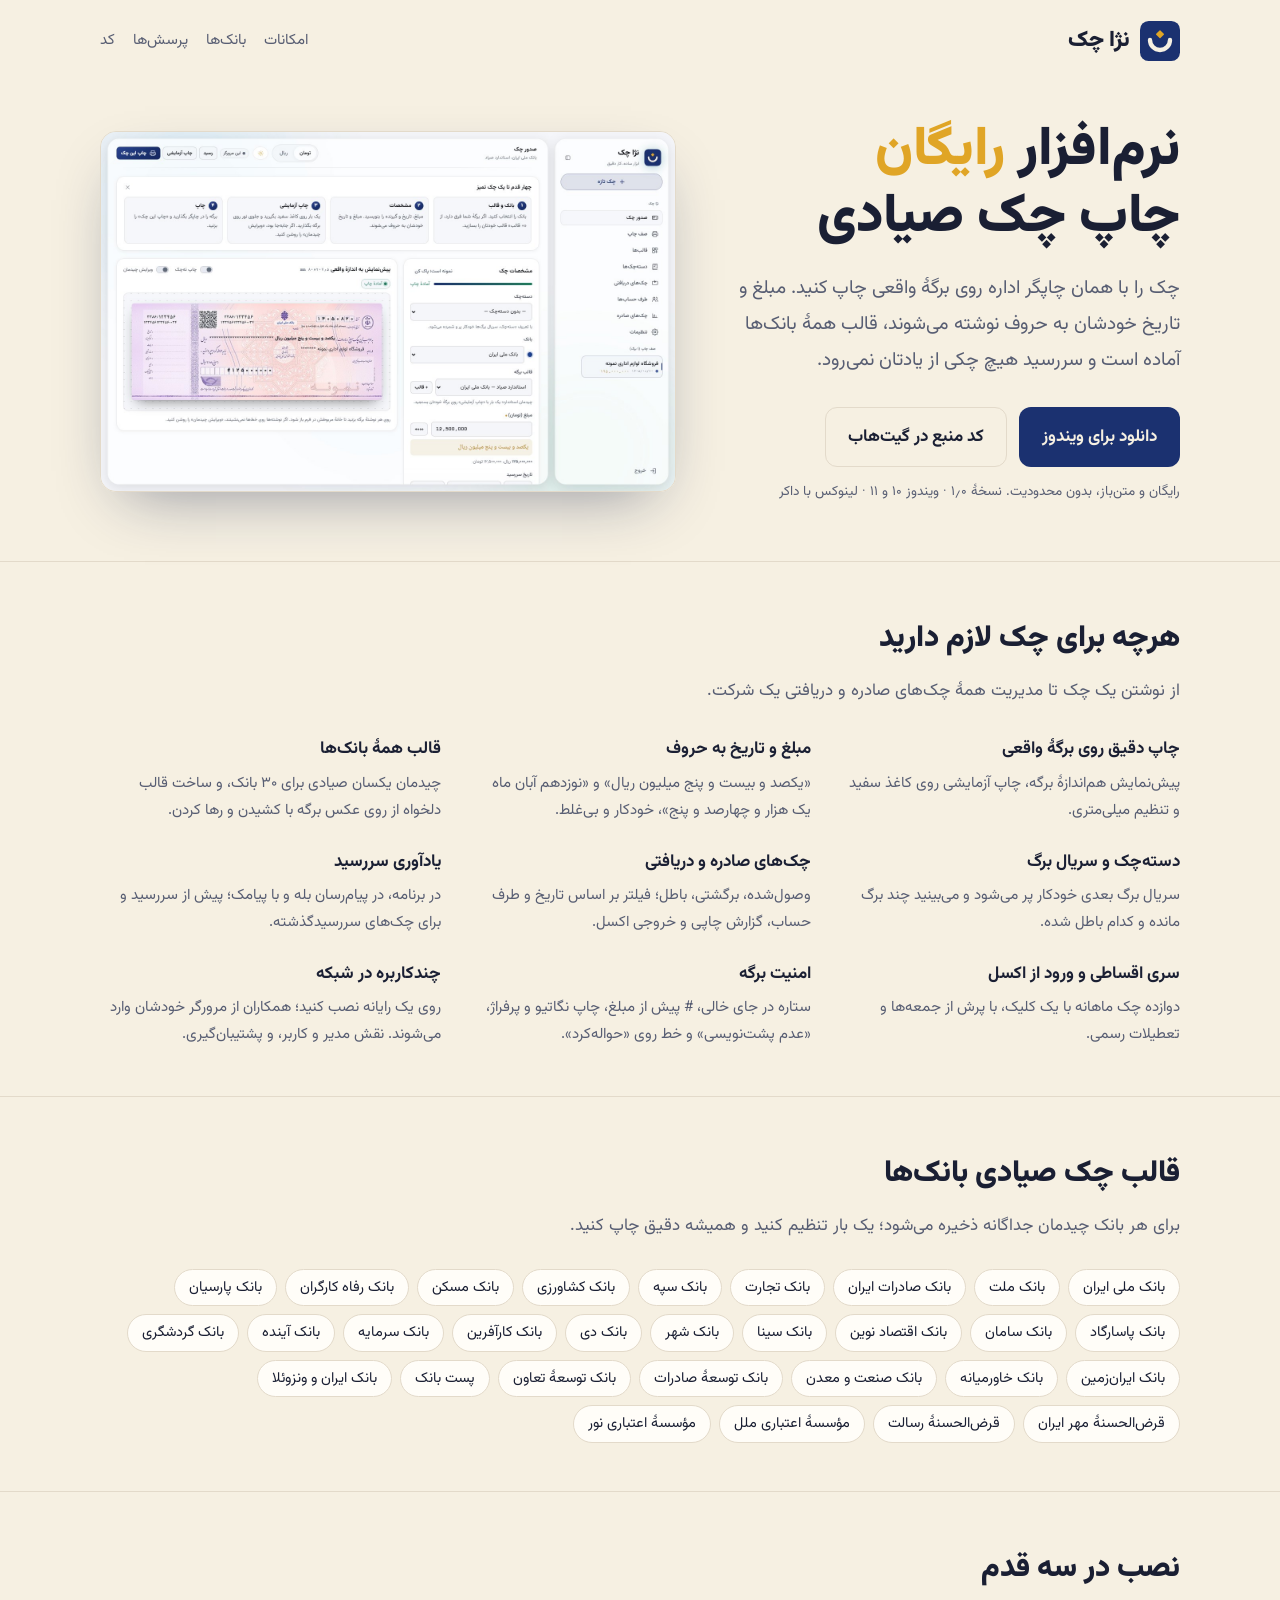
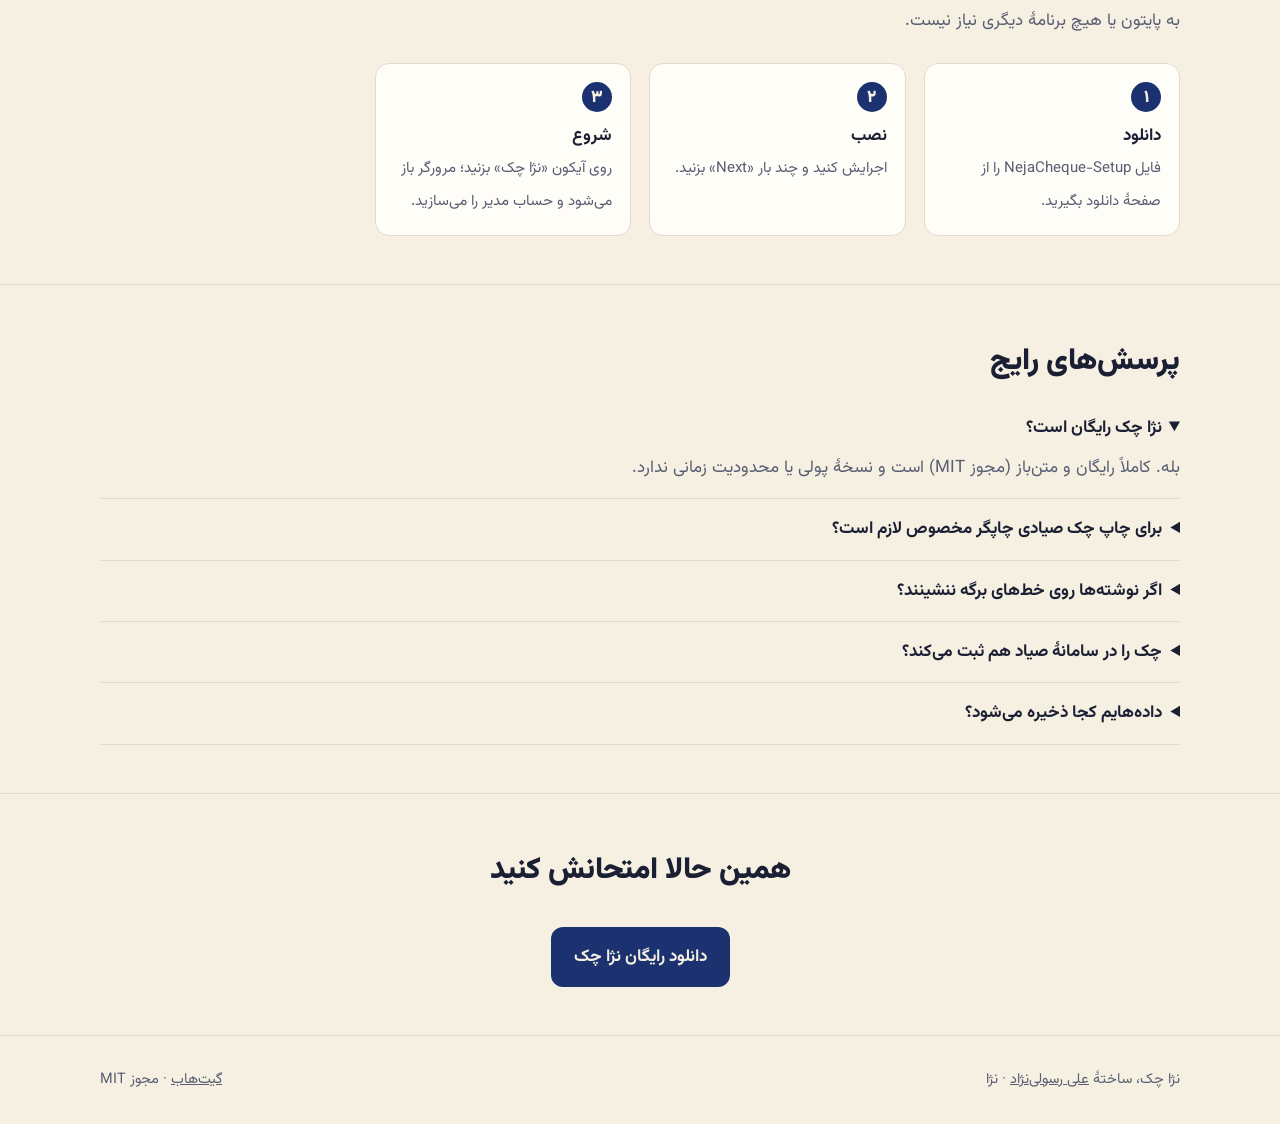
==== docs/index.html @ 75ff5cc9 "وب‌سایت معرفی (GitHub Pages)، تصویر برنامه، و اجرای درست آزمون‌ها در گیت‌هاب Co-Authored-By: Claude " ====
<!doctype html>
<html lang="fa" dir="rtl">
<head>
<meta charset="utf-8">
<meta name="viewport" content="width=device-width, initial-scale=1">
<title>نژا چک | نرم‌افزار رایگان چاپ چک صیادی برای همهٔ بانک‌ها</title>
<meta name="description" content="نرم‌افزار رایگان و متن‌باز چاپ چک صیادی با هر چاپگری. قالب ۳۰ بانک، تبدیل خودکار مبلغ و تاریخ به حروف، دسته‌چک، چک‌های صادره و دریافتی، یادآوری سررسید و پیامک.">
<meta name="keywords" content="نرم افزار چاپ چک, چاپ چک صیادی, نرم افزار چاپ چک رایگان, چاپ چک با پرینتر, تبدیل مبلغ به حروف, یادآوری سررسید چک, مدیریت چک, چک برگشتی, قالب چک بانک ملت, قالب چک بانک ملی">
<meta name="author" content="علی رسولی‌نژاد (نژا)">
<link rel="canonical" href="https://arasouli82-dev.github.io/NejaCheque/">
<link rel="icon" type="image/svg+xml" href="favicon.svg">
<meta name="theme-color" content="#1B3170">
<meta property="og:type" content="website">
<meta property="og:locale" content="fa_IR">
<meta property="og:site_name" content="نژا چک">
<meta property="og:title" content="نژا چک — نرم‌افزار رایگان چاپ چک صیادی">
<meta property="og:description" content="قالب همهٔ بانک‌ها، مبلغ و تاریخ به حروف، چاپ با هر چاپگری. رایگان و متن‌باز.">
<meta property="og:url" content="https://arasouli82-dev.github.io/NejaCheque/">
<meta property="og:image" content="https://arasouli82-dev.github.io/NejaCheque/og.jpg">
<meta property="og:image:width" content="1200">
<meta property="og:image:height" content="630">
<meta name="twitter:card" content="summary_large_image">
<meta name="twitter:image" content="https://arasouli82-dev.github.io/NejaCheque/og.jpg">
<link rel="preconnect" href="https://fonts.googleapis.com">
<link rel="preconnect" href="https://fonts.gstatic.com" crossorigin>
<link rel="stylesheet" href="https://fonts.googleapis.com/css2?family=Vazirmatn:wght@400;700;900&display=swap">
<script type="application/ld+json">
{
  "@context": "https://schema.org",
  "@type": "SoftwareApplication",
  "name": "نژا چک",
  "alternateName": "Neja Cheque",
  "applicationCategory": "BusinessApplication",
  "operatingSystem": "Windows, Linux, macOS",
  "offers": {"@type": "Offer", "price": "0", "priceCurrency": "IRR"},
  "description": "نرم‌افزار رایگان و متن‌باز چاپ چک صیادی با هر چاپگری، با قالب ۳۰ بانک و تبدیل خودکار مبلغ و تاریخ به حروف.",
  "downloadUrl": "https://github.com/arasouli82-dev/NejaCheque/releases/latest",
  "softwareVersion": "1.0.0",
  "inLanguage": "fa",
  "license": "https://opensource.org/licenses/MIT",
  "screenshot": "https://arasouli82-dev.github.io/NejaCheque/screenshot.jpg",
  "author": {"@type": "Person", "name": "علی رسولی‌نژاد", "alternateName": "Ali Rasoulinejad",
             "sameAs": ["https://www.linkedin.com/in/ali-rasoulinejad-bb400b243", "https://github.com/arasouli82-dev"]}
}
</script>
<script type="application/ld+json">
{
  "@context": "https://schema.org",
  "@type": "FAQPage",
  "mainEntity": [
    {"@type": "Question", "name": "نژا چک رایگان است؟",
     "acceptedAnswer": {"@type": "Answer", "text": "بله. نژا چک کاملاً رایگان و متن‌باز (مجوز MIT) است و هیچ نسخهٔ پولی یا محدودیت زمانی ندارد."}},
    {"@type": "Question", "name": "برای چاپ چک صیادی چاپگر مخصوص لازم است؟",
     "acceptedAnswer": {"@type": "Answer", "text": "نه. با هر چاپگری، حتی لیزری A4، کار می‌کند. برگه را با تغذیهٔ دستی یا چسبانده روی کاغذ A4 چاپ می‌کنید."}},
    {"@type": "Question", "name": "قالب چک کدام بانک‌ها را دارد؟",
     "acceptedAnswer": {"@type": "Answer", "text": "قالب چک صیادی یکسان برای ۳۰ بانک و مؤسسه، از جمله ملی، ملت، صادرات، تجارت، سپه، پارسیان، پاسارگاد، سامان، رفاه، مسکن و کشاورزی. قالب دلخواه را هم از روی عکس برگه می‌سازید."}},
    {"@type": "Question", "name": "مبلغ و تاریخ چک خودکار به حروف نوشته می‌شود؟",
     "acceptedAnswer": {"@type": "Answer", "text": "بله. مبلغ به ریال و تاریخ شمسی خودکار به حروف فارسی تبدیل و روی برگه چاپ می‌شوند."}},
    {"@type": "Question", "name": "چند نفر در یک اداره می‌توانند با آن کار کنند؟",
     "acceptedAnswer": {"@type": "Answer", "text": "نژا چک چندکاربره است. روی یک رایانه نصب می‌شود و بقیه از مرورگر خودشان در شبکهٔ اداره وارد می‌شوند."}}
  ]
}
</script>
<style>
/* Layout: a single right-to-left column; the hero pairs the promise with the real screenshot, then
   features as a plain grid, banks as a long-tail list, FAQ, and the download again. Lapis + saffron. */
:root{
  --lapis:#1B3170; --deep:#101D47; --saffron:#E0A526; --parch:#F6F0E2; --ink:#1A1F33;
  --bg:#F6F0E2; --surface:#FFFDF8; --fg:#1A1F33; --muted:#585E73; --line:#E3DACA; --accent:#1B3170; --on-accent:#F6F0E2;
  --f:"Vazirmatn",Tahoma,sans-serif; color-scheme:light;
}
@media (prefers-color-scheme:dark){:root{--bg:#0E1631;--surface:#152046;--fg:#F2ECDD;--muted:#A7AEC6;--line:#25325F;--accent:#E0A526;--on-accent:#101D47;color-scheme:dark}}
*{box-sizing:border-box}
body{margin:0;background:var(--bg);color:var(--fg);font:17px/1.9 var(--f)}
a{color:inherit}
.wrap{max-width:1120px;margin:0 auto;padding-inline:20px}
header.top{display:flex;align-items:center;justify-content:space-between;gap:16px;padding-block:20px}
.brand{display:flex;align-items:center;gap:10px;text-decoration:none;font-weight:900;font-size:22px}
.brand img{width:40px;height:40px}
.top nav{display:flex;gap:18px;font-size:15px}
.top nav a{text-decoration:none;color:var(--muted)}
.top nav a:hover{color:var(--fg)}
.hero{display:grid;grid-template-columns:minmax(0,1fr) minmax(0,1.25fr);gap:44px;align-items:center;padding-block:36px 56px}
@media (max-width:900px){.hero{grid-template-columns:1fr}}
.hero h1{font-size:clamp(34px,5vw,54px);line-height:1.25;font-weight:900;margin:0;text-wrap:balance}
.hero h1 em{font-style:normal;color:var(--saffron)}
.hero p{font-size:19px;color:var(--muted);margin:18px 0 0;max-width:42ch}
.cta{display:flex;gap:12px;flex-wrap:wrap;margin-top:28px}
.btn{display:inline-flex;align-items:center;gap:8px;padding:13px 22px;border-radius:12px;font-weight:700;text-decoration:none;border:1.5px solid var(--line)}
.btn.main{background:var(--accent);color:var(--on-accent);border-color:transparent}
.btn:hover{filter:brightness(1.06)}
.note{font-size:13.5px;color:var(--muted);margin-top:12px}
.shot{width:100%;height:auto;border-radius:16px;border:1px solid var(--line);box-shadow:0 24px 60px -24px rgba(16,29,71,.45);display:block}
section{padding-block:48px;border-top:1px solid var(--line)}
section h2{font-size:30px;font-weight:900;margin:0 0 8px}
section > .wrap > p{color:var(--muted);margin:0 0 26px;max-width:62ch}
.features{display:grid;grid-template-columns:repeat(auto-fill,minmax(250px,1fr));gap:22px 28px}
.features h3{font-size:17px;margin:0 0 4px;font-weight:700}
.features p{margin:0;color:var(--muted);font-size:15px;line-height:1.8}
.banks{display:flex;flex-wrap:wrap;gap:8px}
.banks span{border:1px solid var(--line);background:var(--surface);border-radius:999px;padding:4px 14px;font-size:14.5px}
.steps{display:grid;grid-template-columns:repeat(auto-fill,minmax(220px,1fr));gap:18px;counter-reset:s;padding:0;list-style:none;margin:0}
.steps li{counter-increment:s;background:var(--surface);border:1px solid var(--line);border-radius:14px;padding:18px}
.steps li::before{content:counter(s,persian);display:inline-grid;place-items:center;width:30px;height:30px;border-radius:50%;background:var(--accent);color:var(--on-accent);font-weight:900;margin-bottom:8px}
.steps b{display:block}
.steps span{color:var(--muted);font-size:15px}
details{border-bottom:1px solid var(--line);padding-block:14px}
summary{cursor:pointer;font-weight:700}
details p{margin:8px 0 0;color:var(--muted)}
footer{border-top:1px solid var(--line);padding-block:30px;color:var(--muted);font-size:14.5px}
footer .wrap{display:flex;justify-content:space-between;gap:16px;flex-wrap:wrap}
:focus-visible{outline:2px solid var(--saffron);outline-offset:3px}
</style>
</head>
<body>
<header class="wrap top">
  <a class="brand" href="./"><img src="favicon.svg" alt="">نژا چک</a>
  <nav><a href="#features">امکانات</a><a href="#banks">بانک‌ها</a><a href="#faq">پرسش‌ها</a><a href="https://github.com/arasouli82-dev/NejaCheque">کد</a></nav>
</header>

<main>
  <div class="wrap hero">
    <div>
      <h1>نرم‌افزار <em>رایگان</em> چاپ چک صیادی</h1>
      <p>چک را با همان چاپگر اداره روی برگهٔ واقعی چاپ کنید. مبلغ و تاریخ خودشان به حروف نوشته می‌شوند، قالب همهٔ بانک‌ها آماده است و سررسید هیچ چکی از یادتان نمی‌رود.</p>
      <div class="cta">
        <a class="btn main" href="https://github.com/arasouli82-dev/NejaCheque/releases/latest">دانلود برای ویندوز</a>
        <a class="btn" href="https://github.com/arasouli82-dev/NejaCheque">کد منبع در گیت‌هاب</a>
      </div>
      <div class="note">رایگان و متن‌باز، بدون محدودیت. نسخهٔ ۱٫۰ · ویندوز ۱۰ و ۱۱ · لینوکس با داکر</div>
    </div>
    <img class="shot" src="screenshot.jpg" width="1440" height="900" alt="صفحهٔ صدور چک در نژا چک: پیش‌نمایش چک صیادی بانک ملی با مبلغ به حروف">
  </div>

  <section id="features">
    <div class="wrap">
      <h2>هرچه برای چک لازم دارید</h2>
      <p>از نوشتن یک چک تا مدیریت همهٔ چک‌های صادره و دریافتی یک شرکت.</p>
      <div class="features">
        <div><h3>چاپ دقیق روی برگهٔ واقعی</h3><p>پیش‌نمایش هم‌اندازهٔ برگه، چاپ آزمایشی روی کاغذ سفید و تنظیم میلی‌متری.</p></div>
        <div><h3>مبلغ و تاریخ به حروف</h3><p>«یکصد و بیست و پنج میلیون ریال» و «نوزدهم آبان ماه یک هزار و چهارصد و پنج»، خودکار و بی‌غلط.</p></div>
        <div><h3>قالب همهٔ بانک‌ها</h3><p>چیدمان یکسان صیادی برای ۳۰ بانک، و ساخت قالب دلخواه از روی عکس برگه با کشیدن و رها کردن.</p></div>
        <div><h3>دسته‌چک و سریال برگ</h3><p>سریال برگ بعدی خودکار پر می‌شود و می‌بینید چند برگ مانده و کدام باطل شده.</p></div>
        <div><h3>چک‌های صادره و دریافتی</h3><p>وصول‌شده، برگشتی، باطل؛ فیلتر بر اساس تاریخ و طرف حساب، گزارش چاپی و خروجی اکسل.</p></div>
        <div><h3>یادآوری سررسید</h3><p>در برنامه، در پیام‌رسان بله و با پیامک؛ پیش از سررسید و برای چک‌های سررسیدگذشته.</p></div>
        <div><h3>سری اقساطی و ورود از اکسل</h3><p>دوازده چک ماهانه با یک کلیک، با پرش از جمعه‌ها و تعطیلات رسمی.</p></div>
        <div><h3>امنیت برگه</h3><p>ستاره در جای خالی، # پیش از مبلغ، چاپ نگاتیو و پرفراژ، «عدم پشت‌نویسی» و خط روی «حواله‌کرد».</p></div>
        <div><h3>چندکاربره در شبکه</h3><p>روی یک رایانه نصب کنید؛ همکاران از مرورگر خودشان وارد می‌شوند. نقش مدیر و کاربر، و پشتیبان‌گیری.</p></div>
      </div>
    </div>
  </section>

  <section id="banks">
    <div class="wrap">
      <h2>قالب چک صیادی بانک‌ها</h2>
      <p>برای هر بانک چیدمان جداگانه ذخیره می‌شود؛ یک بار تنظیم کنید و همیشه دقیق چاپ کنید.</p>
      <div class="banks">
        <span>بانک ملی ایران</span><span>بانک ملت</span><span>بانک صادرات ایران</span><span>بانک تجارت</span><span>بانک سپه</span><span>بانک کشاورزی</span><span>بانک مسکن</span><span>بانک رفاه کارگران</span><span>بانک پارسیان</span><span>بانک پاسارگاد</span><span>بانک سامان</span><span>بانک اقتصاد نوین</span><span>بانک سینا</span><span>بانک شهر</span><span>بانک دی</span><span>بانک کارآفرین</span><span>بانک سرمایه</span><span>بانک آینده</span><span>بانک گردشگری</span><span>بانک ایران‌زمین</span><span>بانک خاورمیانه</span><span>بانک صنعت و معدن</span><span>بانک توسعهٔ صادرات</span><span>بانک توسعهٔ تعاون</span><span>پست بانک</span><span>بانک ایران و ونزوئلا</span><span>قرض‌الحسنهٔ مهر ایران</span><span>قرض‌الحسنهٔ رسالت</span><span>مؤسسهٔ اعتباری ملل</span><span>مؤسسهٔ اعتباری نور</span>
      </div>
    </div>
  </section>

  <section id="install">
    <div class="wrap">
      <h2>نصب در سه قدم</h2>
      <p>به پایتون یا هیچ برنامهٔ دیگری نیاز نیست.</p>
      <ol class="steps">
        <li><b>دانلود</b><span>فایل NejaCheque-Setup را از صفحهٔ دانلود بگیرید.</span></li>
        <li><b>نصب</b><span>اجرایش کنید و چند بار «Next» بزنید.</span></li>
        <li><b>شروع</b><span>روی آیکون «نژا چک» بزنید؛ مرورگر باز می‌شود و حساب مدیر را می‌سازید.</span></li>
      </ol>
    </div>
  </section>

  <section id="faq">
    <div class="wrap">
      <h2>پرسش‌های رایج</h2>
      <details open><summary>نژا چک رایگان است؟</summary><p>بله. کاملاً رایگان و متن‌باز (مجوز MIT) است و نسخهٔ پولی یا محدودیت زمانی ندارد.</p></details>
      <details><summary>برای چاپ چک صیادی چاپگر مخصوص لازم است؟</summary><p>نه. با هر چاپگری، حتی لیزری A4، کار می‌کند. برگه را با تغذیهٔ دستی یا چسبانده روی کاغذ A4 چاپ می‌کنید.</p></details>
      <details><summary>اگر نوشته‌ها روی خط‌های برگه ننشینند؟</summary><p>یک «چاپ آزمایشی» روی کاغذ سفید بگیرید و جلوی نور روی برگه بگذارید. با «ویرایش چیدمان» نوشته را بکشید یا جابه‌جایی کلی چاپگر را تنظیم کنید؛ برای هر بانک ذخیره می‌شود.</p></details>
      <details><summary>چک را در سامانهٔ صیاد هم ثبت می‌کند؟</summary><p>نه. ثبت در صیاد از راه اپ یا اینترنت‌بانک بانک شماست؛ نژا چک چاپ و پیگیری را انجام می‌دهد.</p></details>
      <details><summary>داده‌هایم کجا ذخیره می‌شود؟</summary><p>فقط روی رایانهٔ خود شما، در پوشهٔ <code>C:\ProgramData\NejaCheque</code>. هیچ اطلاعاتی به اینترنت فرستاده نمی‌شود.</p></details>
    </div>
  </section>

  <section>
    <div class="wrap" style="text-align:center">
      <h2>همین حالا امتحانش کنید</h2>
      <div class="cta" style="justify-content:center">
        <a class="btn main" href="https://github.com/arasouli82-dev/NejaCheque/releases/latest">دانلود رایگان نژا چک</a>
      </div>
    </div>
  </section>
</main>

<footer>
  <div class="wrap">
    <span>نژا چک، ساختهٔ <a href="https://www.linkedin.com/in/ali-rasoulinejad-bb400b243">علی رسولی‌نژاد</a> · نژا</span>
    <span><a href="https://github.com/arasouli82-dev/NejaCheque">گیت‌هاب</a> · مجوز MIT</span>
  </div>
</footer>
</body>
</html>
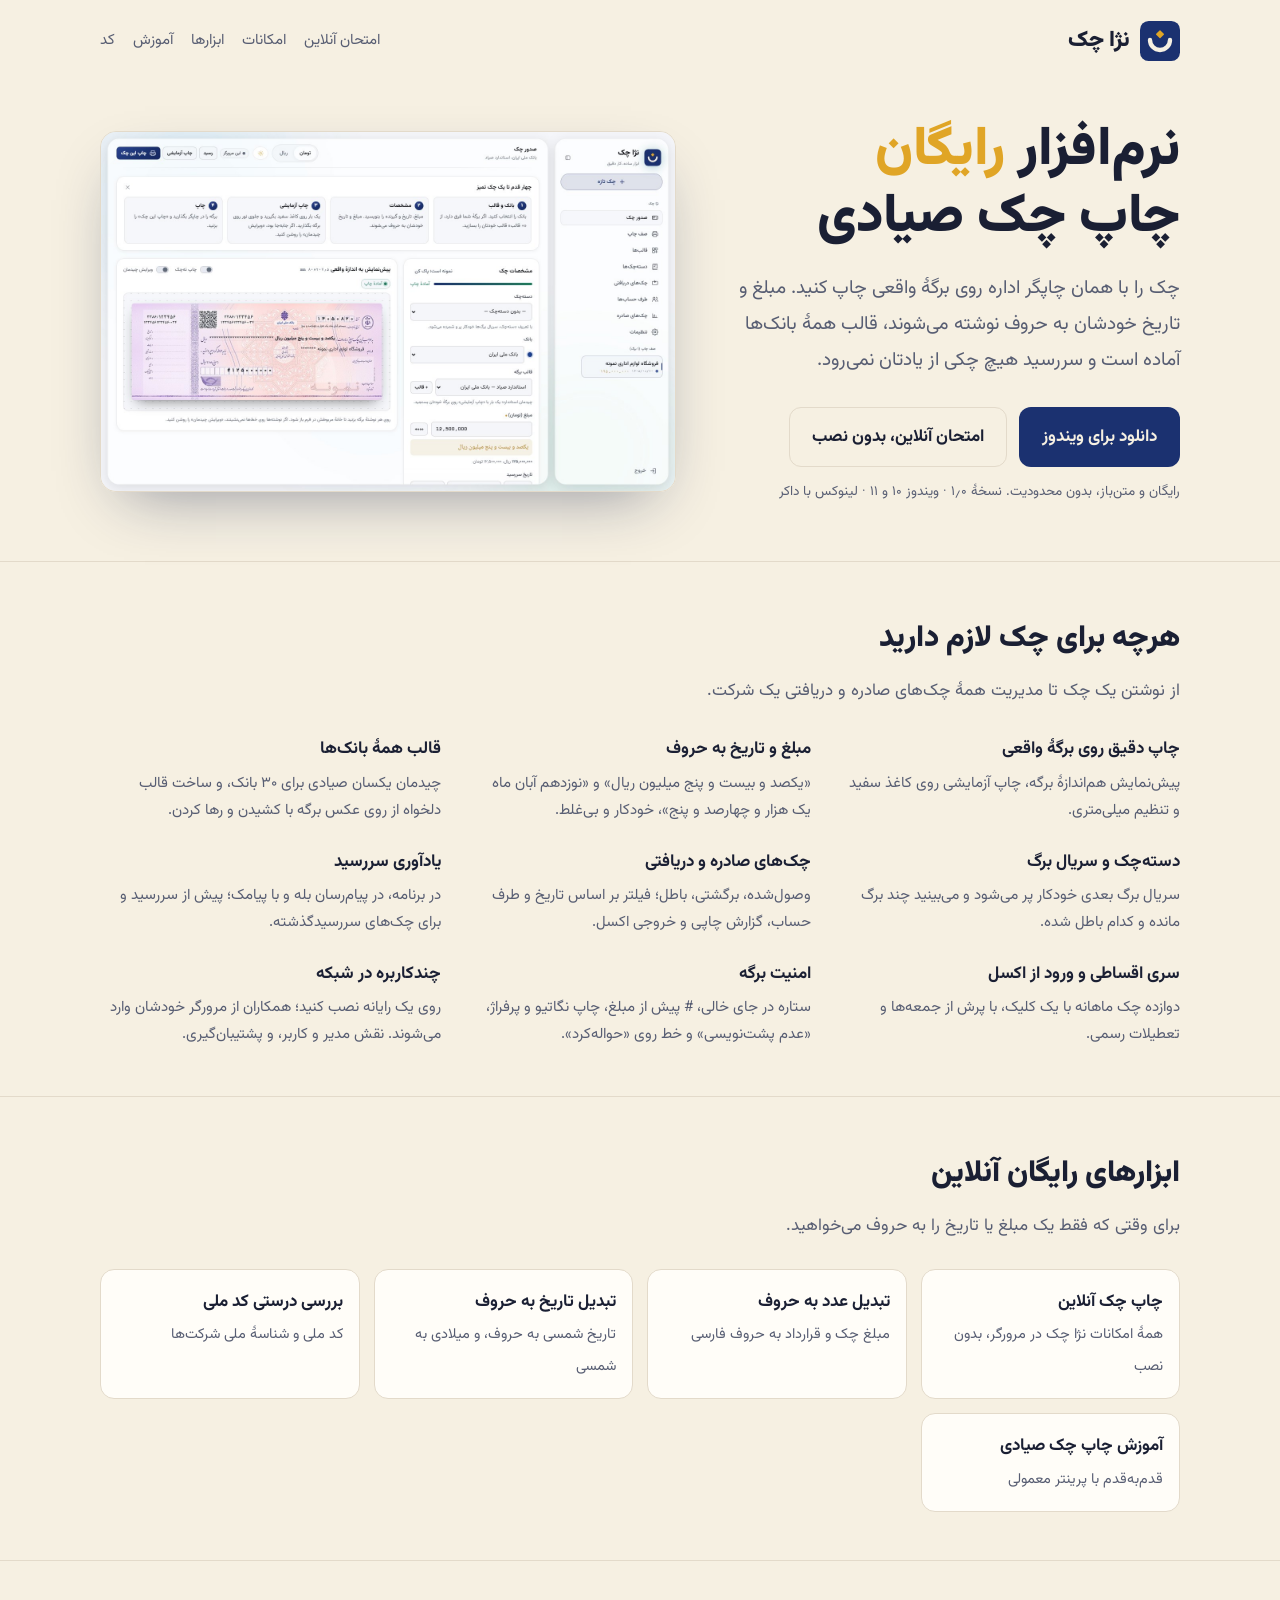
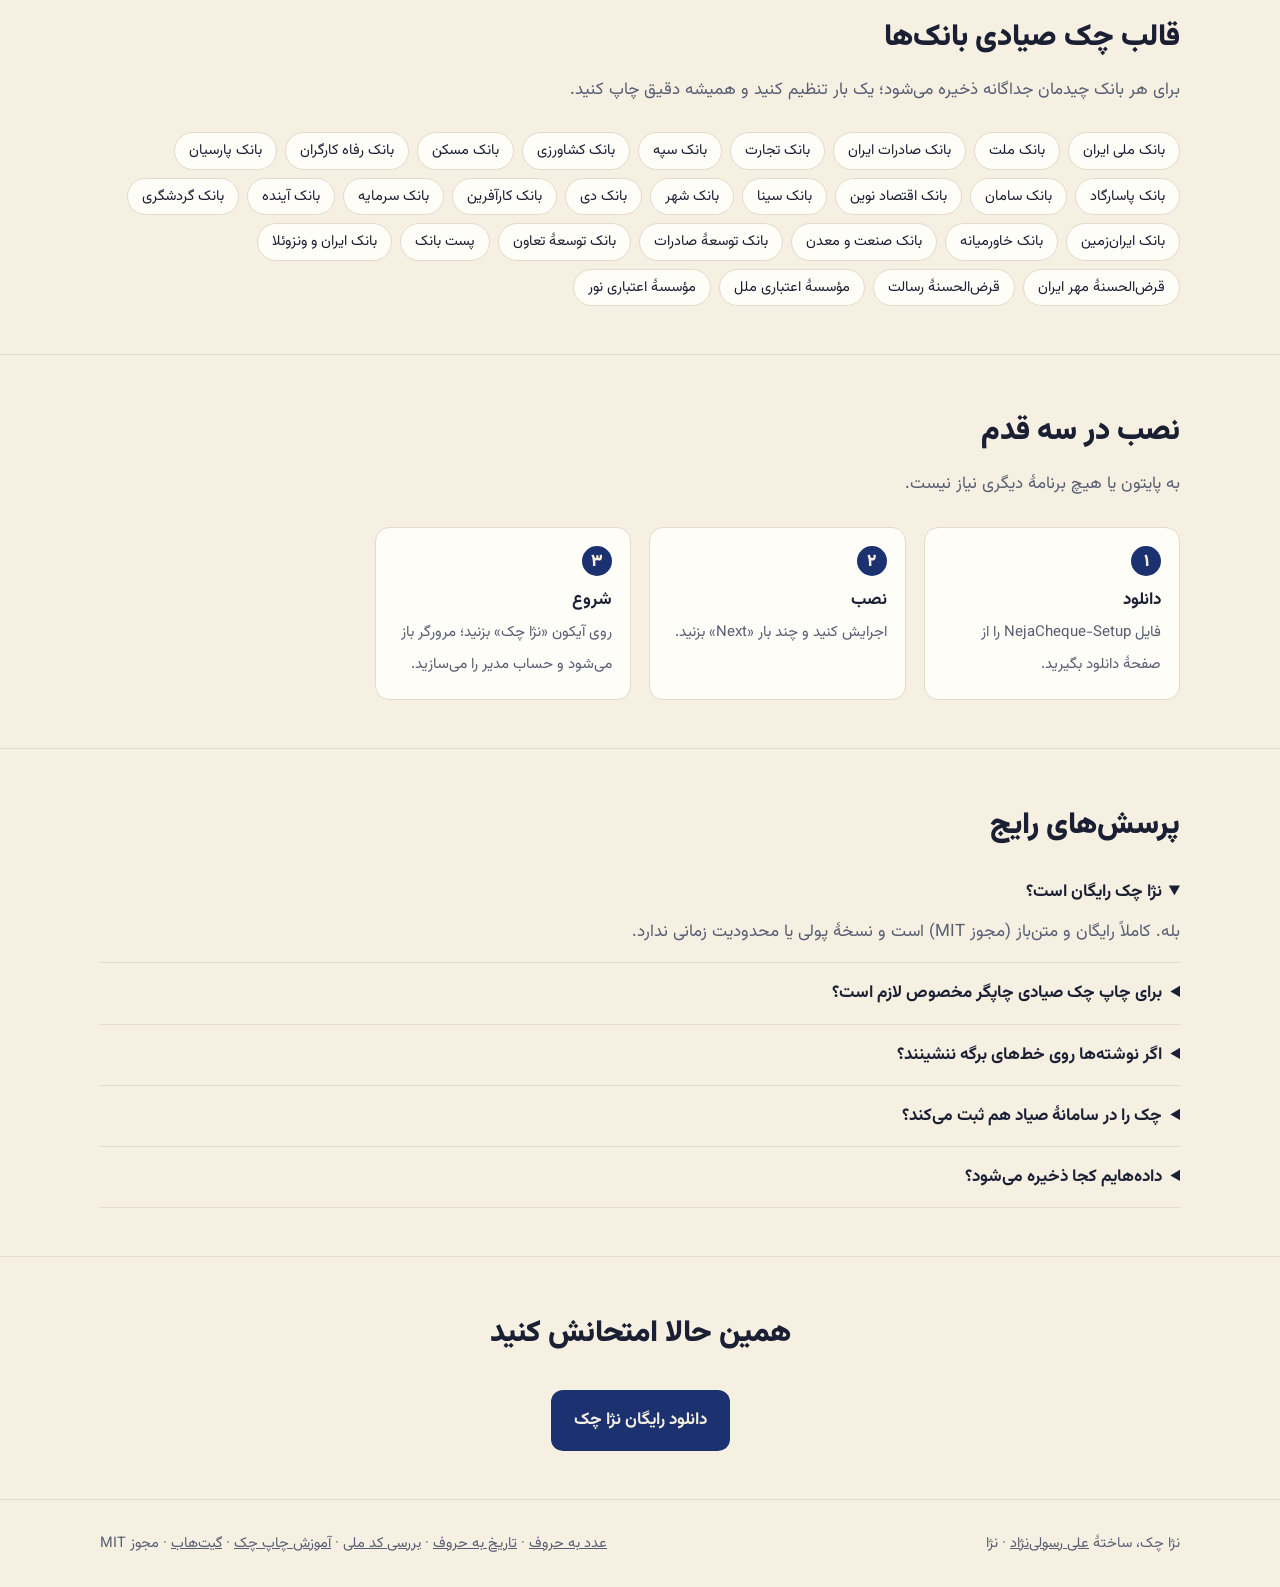
==== commit 318e14b3: "سئو: نسخهٔ آنلاین (چاپ چک آنلاین)، ابزارهای رایگان عدد و تاریخ به حروف و کد ملی، آموزش چاپ چک صیادی " ====
--- a/docs/index.html
+++ b/docs/index.html
@@ -61,61 +61,12 @@
   ]
 }
 </script>
-<style>
-/* Layout: a single right-to-left column; the hero pairs the promise with the real screenshot, then
-   features as a plain grid, banks as a long-tail list, FAQ, and the download again. Lapis + saffron. */
-:root{
-  --lapis:#1B3170; --deep:#101D47; --saffron:#E0A526; --parch:#F6F0E2; --ink:#1A1F33;
-  --bg:#F6F0E2; --surface:#FFFDF8; --fg:#1A1F33; --muted:#585E73; --line:#E3DACA; --accent:#1B3170; --on-accent:#F6F0E2;
-  --f:"Vazirmatn",Tahoma,sans-serif; color-scheme:light;
-}
-@media (prefers-color-scheme:dark){:root{--bg:#0E1631;--surface:#152046;--fg:#F2ECDD;--muted:#A7AEC6;--line:#25325F;--accent:#E0A526;--on-accent:#101D47;color-scheme:dark}}
-*{box-sizing:border-box}
-body{margin:0;background:var(--bg);color:var(--fg);font:17px/1.9 var(--f)}
-a{color:inherit}
-.wrap{max-width:1120px;margin:0 auto;padding-inline:20px}
-header.top{display:flex;align-items:center;justify-content:space-between;gap:16px;padding-block:20px}
-.brand{display:flex;align-items:center;gap:10px;text-decoration:none;font-weight:900;font-size:22px}
-.brand img{width:40px;height:40px}
-.top nav{display:flex;gap:18px;font-size:15px}
-.top nav a{text-decoration:none;color:var(--muted)}
-.top nav a:hover{color:var(--fg)}
-.hero{display:grid;grid-template-columns:minmax(0,1fr) minmax(0,1.25fr);gap:44px;align-items:center;padding-block:36px 56px}
-@media (max-width:900px){.hero{grid-template-columns:1fr}}
-.hero h1{font-size:clamp(34px,5vw,54px);line-height:1.25;font-weight:900;margin:0;text-wrap:balance}
-.hero h1 em{font-style:normal;color:var(--saffron)}
-.hero p{font-size:19px;color:var(--muted);margin:18px 0 0;max-width:42ch}
-.cta{display:flex;gap:12px;flex-wrap:wrap;margin-top:28px}
-.btn{display:inline-flex;align-items:center;gap:8px;padding:13px 22px;border-radius:12px;font-weight:700;text-decoration:none;border:1.5px solid var(--line)}
-.btn.main{background:var(--accent);color:var(--on-accent);border-color:transparent}
-.btn:hover{filter:brightness(1.06)}
-.note{font-size:13.5px;color:var(--muted);margin-top:12px}
-.shot{width:100%;height:auto;border-radius:16px;border:1px solid var(--line);box-shadow:0 24px 60px -24px rgba(16,29,71,.45);display:block}
-section{padding-block:48px;border-top:1px solid var(--line)}
-section h2{font-size:30px;font-weight:900;margin:0 0 8px}
-section > .wrap > p{color:var(--muted);margin:0 0 26px;max-width:62ch}
-.features{display:grid;grid-template-columns:repeat(auto-fill,minmax(250px,1fr));gap:22px 28px}
-.features h3{font-size:17px;margin:0 0 4px;font-weight:700}
-.features p{margin:0;color:var(--muted);font-size:15px;line-height:1.8}
-.banks{display:flex;flex-wrap:wrap;gap:8px}
-.banks span{border:1px solid var(--line);background:var(--surface);border-radius:999px;padding:4px 14px;font-size:14.5px}
-.steps{display:grid;grid-template-columns:repeat(auto-fill,minmax(220px,1fr));gap:18px;counter-reset:s;padding:0;list-style:none;margin:0}
-.steps li{counter-increment:s;background:var(--surface);border:1px solid var(--line);border-radius:14px;padding:18px}
-.steps li::before{content:counter(s,persian);display:inline-grid;place-items:center;width:30px;height:30px;border-radius:50%;background:var(--accent);color:var(--on-accent);font-weight:900;margin-bottom:8px}
-.steps b{display:block}
-.steps span{color:var(--muted);font-size:15px}
-details{border-bottom:1px solid var(--line);padding-block:14px}
-summary{cursor:pointer;font-weight:700}
-details p{margin:8px 0 0;color:var(--muted)}
-footer{border-top:1px solid var(--line);padding-block:30px;color:var(--muted);font-size:14.5px}
-footer .wrap{display:flex;justify-content:space-between;gap:16px;flex-wrap:wrap}
-:focus-visible{outline:2px solid var(--saffron);outline-offset:3px}
-</style>
+<link rel="stylesheet" href="assets/site.css">
 </head>
 <body>
 <header class="wrap top">
   <a class="brand" href="./"><img src="favicon.svg" alt="">نژا چک</a>
-  <nav><a href="#features">امکانات</a><a href="#banks">بانک‌ها</a><a href="#faq">پرسش‌ها</a><a href="https://github.com/arasouli82-dev/NejaCheque">کد</a></nav>
+  <nav><a href="demo/">امتحان آنلاین</a><a href="#features">امکانات</a><a href="#tools">ابزارها</a><a href="chap-check-sayadi/">آموزش</a><a href="https://github.com/arasouli82-dev/NejaCheque">کد</a></nav>
 </header>
 
 <main>
@@ -125,7 +76,7 @@
       <p>چک را با همان چاپگر اداره روی برگهٔ واقعی چاپ کنید. مبلغ و تاریخ خودشان به حروف نوشته می‌شوند، قالب همهٔ بانک‌ها آماده است و سررسید هیچ چکی از یادتان نمی‌رود.</p>
       <div class="cta">
         <a class="btn main" href="https://github.com/arasouli82-dev/NejaCheque/releases/latest">دانلود برای ویندوز</a>
-        <a class="btn" href="https://github.com/arasouli82-dev/NejaCheque">کد منبع در گیت‌هاب</a>
+        <a class="btn" href="demo/">امتحان آنلاین، بدون نصب</a>
       </div>
       <div class="note">رایگان و متن‌باز، بدون محدودیت. نسخهٔ ۱٫۰ · ویندوز ۱۰ و ۱۱ · لینوکس با داکر</div>
     </div>
@@ -146,6 +97,20 @@
         <div><h3>سری اقساطی و ورود از اکسل</h3><p>دوازده چک ماهانه با یک کلیک، با پرش از جمعه‌ها و تعطیلات رسمی.</p></div>
         <div><h3>امنیت برگه</h3><p>ستاره در جای خالی، # پیش از مبلغ، چاپ نگاتیو و پرفراژ، «عدم پشت‌نویسی» و خط روی «حواله‌کرد».</p></div>
         <div><h3>چندکاربره در شبکه</h3><p>روی یک رایانه نصب کنید؛ همکاران از مرورگر خودشان وارد می‌شوند. نقش مدیر و کاربر، و پشتیبان‌گیری.</p></div>
+      </div>
+    </div>
+  </section>
+
+  <section id="tools">
+    <div class="wrap">
+      <h2>ابزارهای رایگان آنلاین</h2>
+      <p>برای وقتی که فقط یک مبلغ یا تاریخ را به حروف می‌خواهید.</p>
+      <div class="toolgrid">
+        <a class="toolcard" href="demo/"><b>چاپ چک آنلاین</b><span>همهٔ امکانات نژا چک در مرورگر، بدون نصب</span></a>
+        <a class="toolcard" href="adad-be-horouf/"><b>تبدیل عدد به حروف</b><span>مبلغ چک و قرارداد به حروف فارسی</span></a>
+        <a class="toolcard" href="tarikh-be-horouf/"><b>تبدیل تاریخ به حروف</b><span>تاریخ شمسی به حروف، و میلادی به شمسی</span></a>
+        <a class="toolcard" href="kod-melli/"><b>بررسی درستی کد ملی</b><span>کد ملی و شناسهٔ ملی شرکت‌ها</span></a>
+        <a class="toolcard" href="chap-check-sayadi/"><b>آموزش چاپ چک صیادی</b><span>قدم‌به‌قدم با پرینتر معمولی</span></a>
       </div>
     </div>
   </section>
@@ -196,7 +161,7 @@
 <footer>
   <div class="wrap">
     <span>نژا چک، ساختهٔ <a href="https://www.linkedin.com/in/ali-rasoulinejad-bb400b243">علی رسولی‌نژاد</a> · نژا</span>
-    <span><a href="https://github.com/arasouli82-dev/NejaCheque">گیت‌هاب</a> · مجوز MIT</span>
+    <span><a href="adad-be-horouf/">عدد به حروف</a> · <a href="tarikh-be-horouf/">تاریخ به حروف</a> · <a href="kod-melli/">بررسی کد ملی</a> · <a href="chap-check-sayadi/">آموزش چاپ چک</a> · <a href="https://github.com/arasouli82-dev/NejaCheque">گیت‌هاب</a> · مجوز MIT</span>
   </div>
 </footer>
 </body>
--- a/docs/assets/site.css
+++ b/docs/assets/site.css
@@ -0,0 +1,79 @@
+/* Layout: a single right-to-left column; the hero pairs the promise with the real screenshot, then
+   features as a plain grid, banks as a long-tail list, FAQ, and the download again. Lapis + saffron. */
+:root{
+  --lapis:#1B3170; --deep:#101D47; --saffron:#E0A526; --parch:#F6F0E2; --ink:#1A1F33;
+  --bg:#F6F0E2; --surface:#FFFDF8; --fg:#1A1F33; --muted:#585E73; --line:#E3DACA; --accent:#1B3170; --on-accent:#F6F0E2;
+  --f:"Vazirmatn",Tahoma,sans-serif; color-scheme:light;
+}
+@media (prefers-color-scheme:dark){:root{--bg:#0E1631;--surface:#152046;--fg:#F2ECDD;--muted:#A7AEC6;--line:#25325F;--accent:#E0A526;--on-accent:#101D47;color-scheme:dark}}
+*{box-sizing:border-box}
+body{margin:0;background:var(--bg);color:var(--fg);font:17px/1.9 var(--f)}
+a{color:inherit}
+.wrap{max-width:1120px;margin:0 auto;padding-inline:20px}
+header.top{display:flex;align-items:center;justify-content:space-between;gap:16px;padding-block:20px}
+.brand{display:flex;align-items:center;gap:10px;text-decoration:none;font-weight:900;font-size:22px}
+.brand img{width:40px;height:40px}
+.top nav{display:flex;gap:18px;font-size:15px}
+.top nav a{text-decoration:none;color:var(--muted)}
+.top nav a:hover{color:var(--fg)}
+.hero{display:grid;grid-template-columns:minmax(0,1fr) minmax(0,1.25fr);gap:44px;align-items:center;padding-block:36px 56px}
+@media (max-width:900px){.hero{grid-template-columns:1fr}}
+.hero h1{font-size:clamp(34px,5vw,54px);line-height:1.25;font-weight:900;margin:0;text-wrap:balance}
+.hero h1 em{font-style:normal;color:var(--saffron)}
+.hero p{font-size:19px;color:var(--muted);margin:18px 0 0;max-width:42ch}
+.cta{display:flex;gap:12px;flex-wrap:wrap;margin-top:28px}
+.btn{display:inline-flex;align-items:center;gap:8px;padding:13px 22px;border-radius:12px;font-weight:700;text-decoration:none;border:1.5px solid var(--line)}
+.btn.main{background:var(--accent);color:var(--on-accent);border-color:transparent}
+.btn:hover{filter:brightness(1.06)}
+.note{font-size:13.5px;color:var(--muted);margin-top:12px}
+.shot{width:100%;height:auto;border-radius:16px;border:1px solid var(--line);box-shadow:0 24px 60px -24px rgba(16,29,71,.45);display:block}
+section{padding-block:48px;border-top:1px solid var(--line)}
+section h2{font-size:30px;font-weight:900;margin:0 0 8px}
+section > .wrap > p{color:var(--muted);margin:0 0 26px;max-width:62ch}
+.features{display:grid;grid-template-columns:repeat(auto-fill,minmax(250px,1fr));gap:22px 28px}
+.features h3{font-size:17px;margin:0 0 4px;font-weight:700}
+.features p{margin:0;color:var(--muted);font-size:15px;line-height:1.8}
+.banks{display:flex;flex-wrap:wrap;gap:8px}
+.banks span{border:1px solid var(--line);background:var(--surface);border-radius:999px;padding:4px 14px;font-size:14.5px}
+.steps{display:grid;grid-template-columns:repeat(auto-fill,minmax(220px,1fr));gap:18px;counter-reset:s;padding:0;list-style:none;margin:0}
+.steps li{counter-increment:s;background:var(--surface);border:1px solid var(--line);border-radius:14px;padding:18px}
+.steps li::before{content:counter(s,persian);display:inline-grid;place-items:center;width:30px;height:30px;border-radius:50%;background:var(--accent);color:var(--on-accent);font-weight:900;margin-bottom:8px}
+.steps b{display:block}
+.steps span{color:var(--muted);font-size:15px}
+details{border-bottom:1px solid var(--line);padding-block:14px}
+summary{cursor:pointer;font-weight:700}
+details p{margin:8px 0 0;color:var(--muted)}
+footer{border-top:1px solid var(--line);padding-block:30px;color:var(--muted);font-size:14.5px}
+footer .wrap{display:flex;justify-content:space-between;gap:16px;flex-wrap:wrap}
+:focus-visible{outline:2px solid var(--saffron);outline-offset:3px}
+
+/* tool pages */
+.page{padding-block:28px 56px}
+.crumbs{font-size:14px;color:var(--muted);margin-bottom:10px}
+.crumbs a{text-decoration:none}
+.page h1{font-size:clamp(30px,4.4vw,44px);line-height:1.3;font-weight:900;margin:0 0 10px;text-wrap:balance}
+.page .lead{font-size:18px;color:var(--muted);margin:0 0 26px;max-width:60ch}
+.tool{background:var(--surface);border:1px solid var(--line);border-radius:18px;padding:22px;display:grid;gap:14px;max-width:760px}
+.tool label{font-weight:700;font-size:15px}
+.tool input,.tool select{width:100%;font:inherit;font-size:20px;padding:12px 14px;border-radius:12px;border:1.5px solid var(--line);background:var(--bg);color:var(--fg)}
+.tool input:focus,.tool select:focus{outline:none;border-color:var(--saffron)}
+.tool .row{display:flex;gap:10px;flex-wrap:wrap;align-items:center}
+.tool .row > *{flex:1;min-width:140px}
+.out{font-size:22px;line-height:1.9;font-weight:700;background:var(--bg);border-radius:12px;padding:14px 16px;min-height:62px;overflow-wrap:anywhere}
+.out.small{font-size:16px;font-weight:400;color:var(--muted)}
+.out.ok{color:#1E7D5B}.out.bad{color:#B5403A}
+.copy{all:unset;cursor:pointer;font-size:14px;font-weight:700;color:var(--accent);padding:6px 0}
+.copy:focus-visible{outline:2px solid var(--saffron)}
+.promo{margin-top:28px;max-width:760px;border-radius:18px;padding:20px 22px;background:var(--lapis);color:var(--parch);display:flex;gap:16px;align-items:center;flex-wrap:wrap}
+.promo b{font-size:18px}
+.promo p{margin:4px 0 0;opacity:.85;font-size:15px}
+.promo .btn{background:var(--saffron);color:#101D47;border-color:transparent;margin-inline-start:auto}
+.article{max-width:760px}
+.article h2{font-size:24px;margin:34px 0 8px}
+.article p,.article li{color:var(--fg)}
+.article img{max-width:100%;height:auto;border-radius:12px;border:1px solid var(--line)}
+.toolgrid{display:grid;grid-template-columns:repeat(auto-fill,minmax(230px,1fr));gap:14px}
+.toolcard{display:block;text-decoration:none;background:var(--surface);border:1px solid var(--line);border-radius:14px;padding:16px}
+.toolcard b{display:block;font-size:17px}
+.toolcard span{color:var(--muted);font-size:14.5px}
+.toolcard:hover{border-color:var(--saffron)}
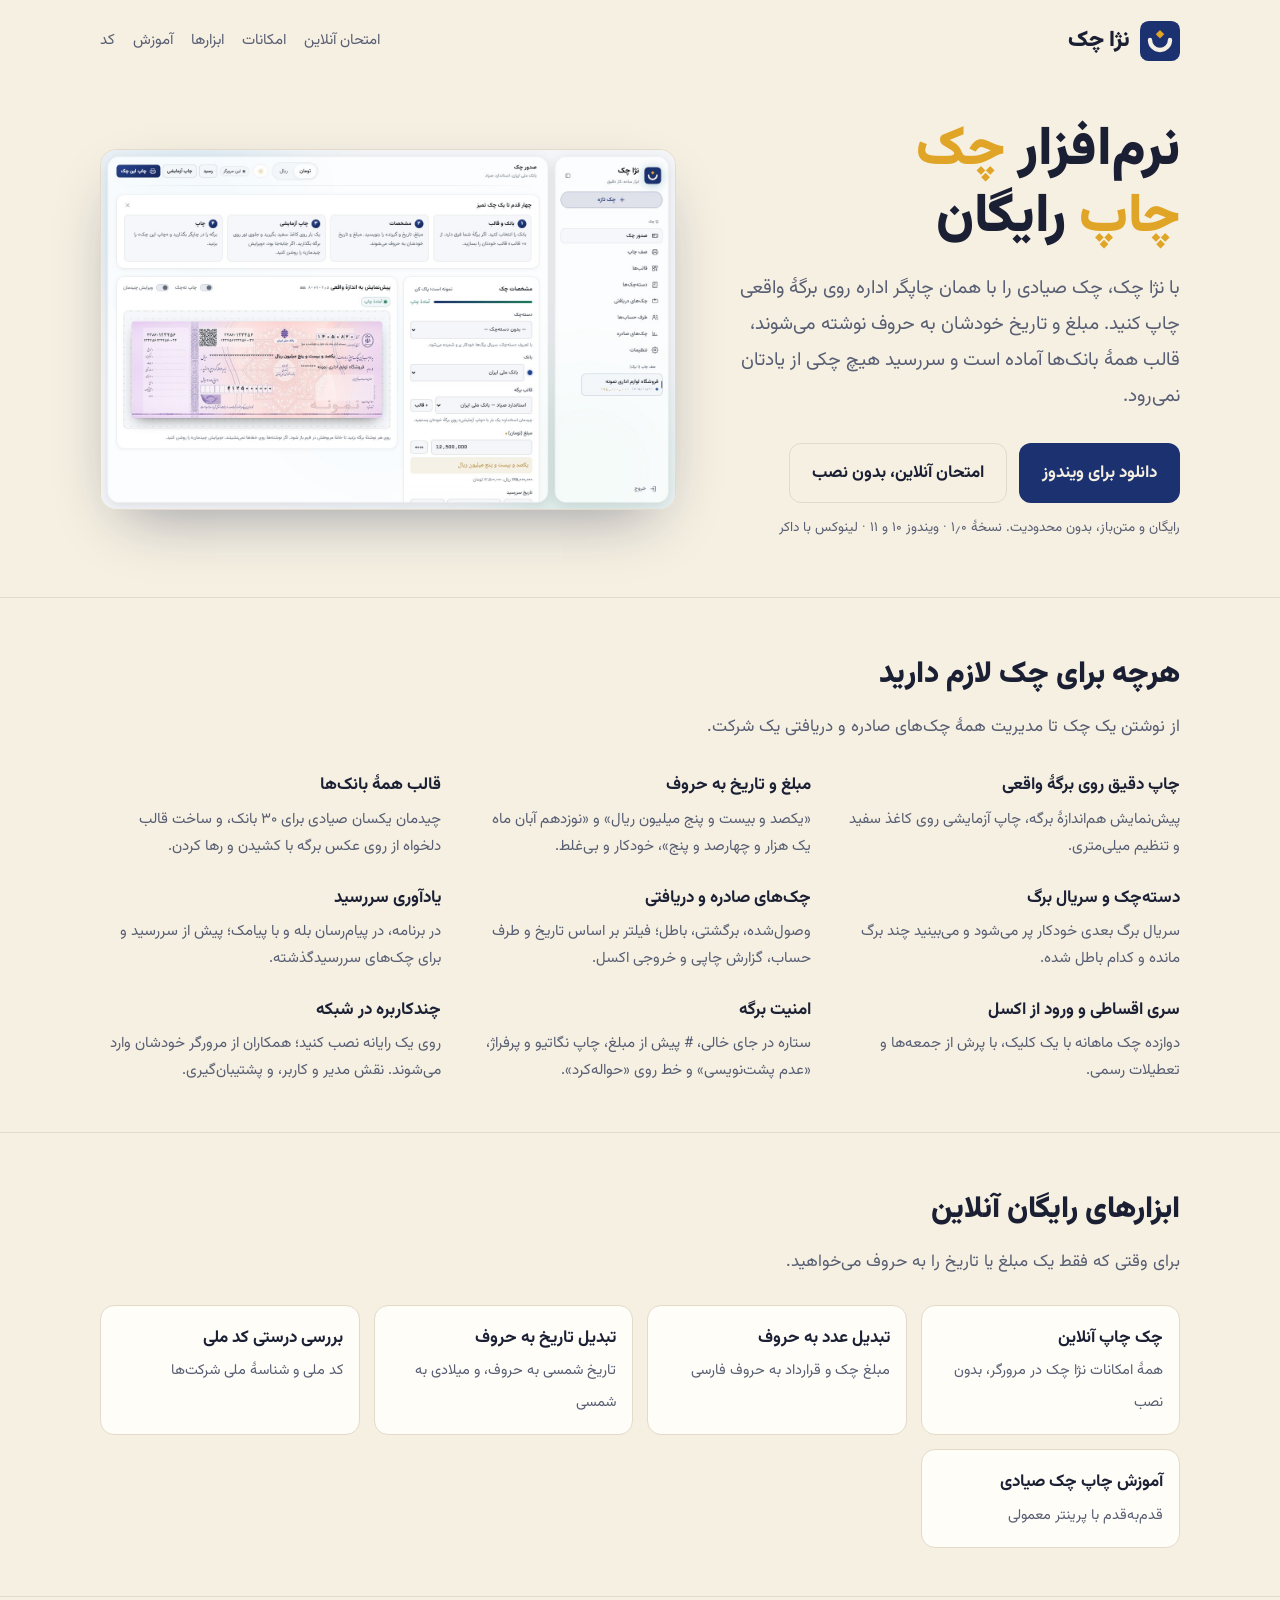
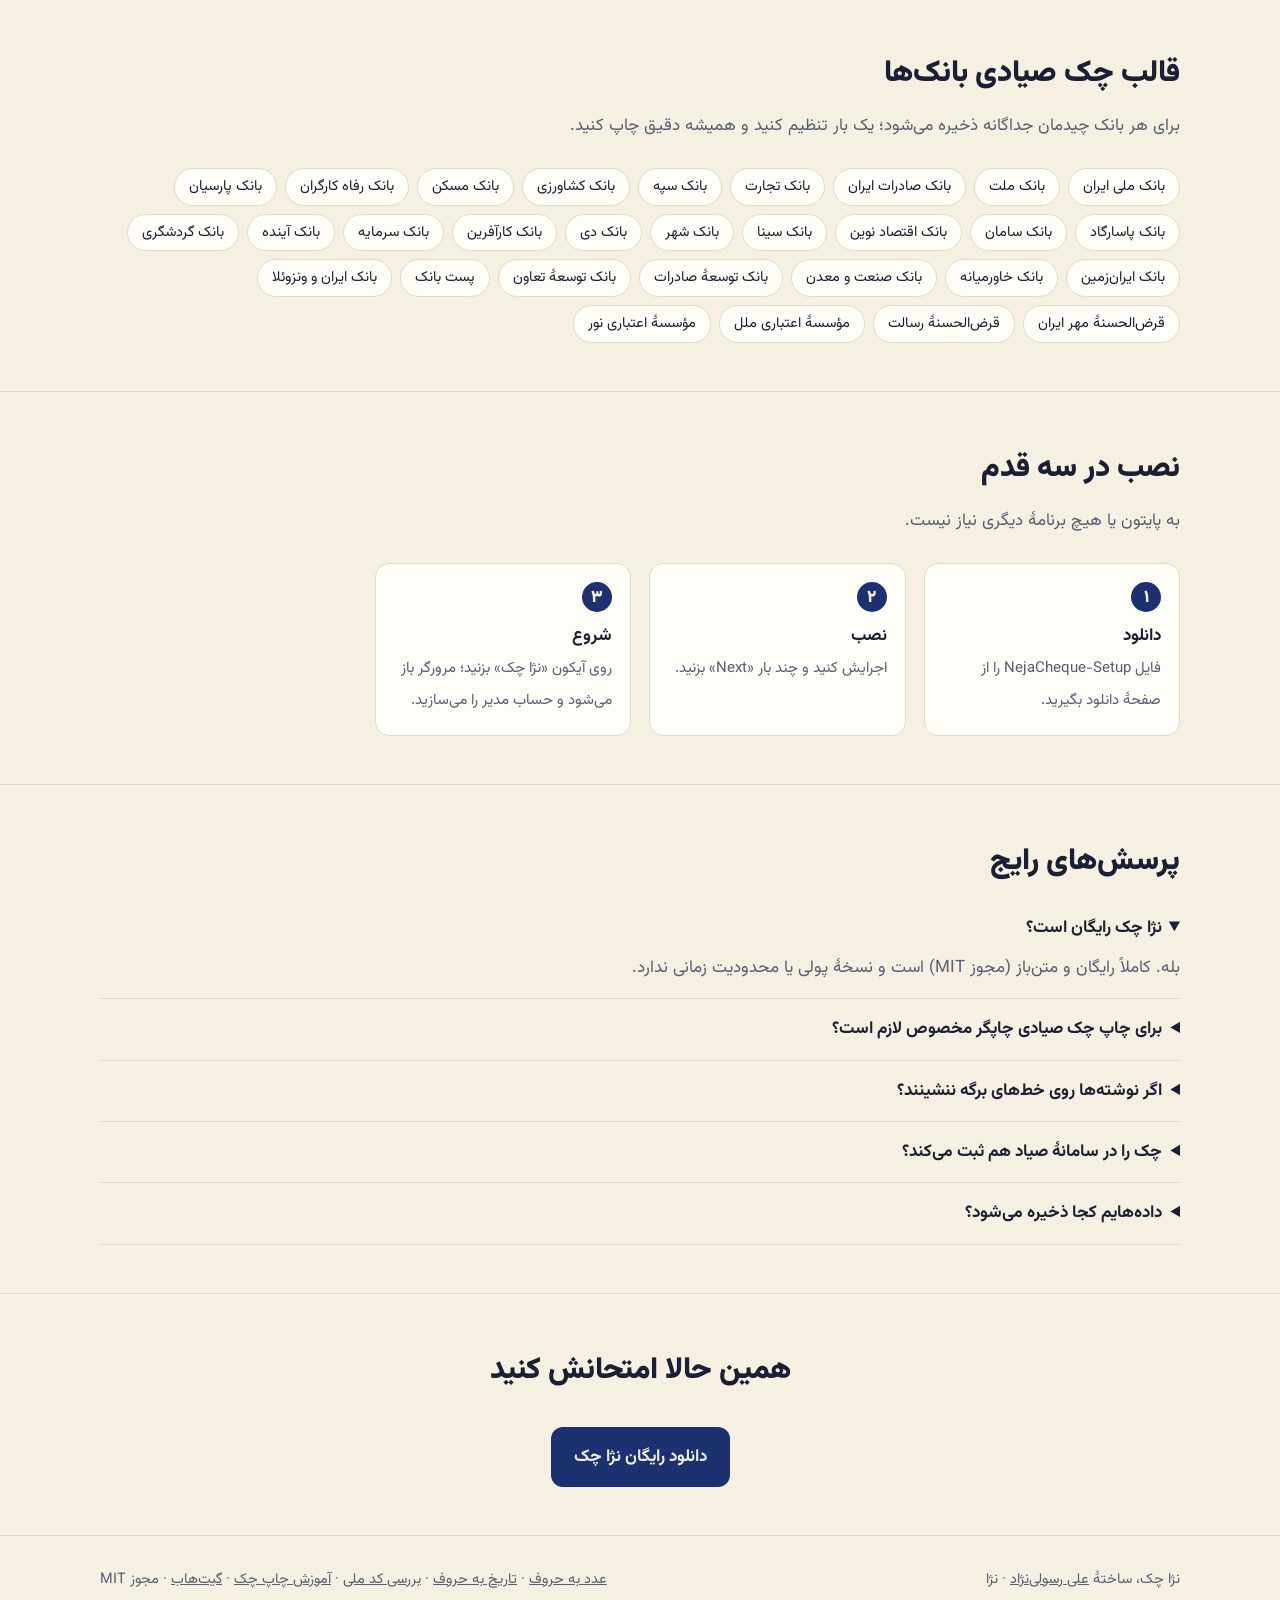
==== commit 96a7418d: "SEO: «چک چاپ» as the main keyword Co-Authored-By: Claude Opus 5.5 <noreply@anthropic.com>" ====
--- a/docs/index.html
+++ b/docs/index.html
@@ -3,9 +3,9 @@
 <head>
 <meta charset="utf-8">
 <meta name="viewport" content="width=device-width, initial-scale=1">
-<title>نژا چک | نرم‌افزار رایگان چاپ چک صیادی برای همهٔ بانک‌ها</title>
-<meta name="description" content="نرم‌افزار رایگان و متن‌باز چاپ چک صیادی با هر چاپگری. قالب ۳۰ بانک، تبدیل خودکار مبلغ و تاریخ به حروف، دسته‌چک، چک‌های صادره و دریافتی، یادآوری سررسید و پیامک.">
-<meta name="keywords" content="نرم افزار چاپ چک, چاپ چک صیادی, نرم افزار چاپ چک رایگان, چاپ چک با پرینتر, تبدیل مبلغ به حروف, یادآوری سررسید چک, مدیریت چک, چک برگشتی, قالب چک بانک ملت, قالب چک بانک ملی">
+<title>نژا چک | نرم‌افزار چک چاپ رایگان؛ چاپ چک صیادی همهٔ بانک‌ها</title>
+<meta name="description" content="نژا چک، نرم‌افزار چک چاپ رایگان و متن‌باز: چاپ چک صیادی با هر چاپگری. قالب ۳۰ بانک، تبدیل خودکار مبلغ و تاریخ به حروف، دسته‌چک، چک‌های صادره و دریافتی، یادآوری سررسید و پیامک.">
+<meta name="keywords" content="چک چاپ, نرم افزار چک چاپ, چک چاپ رایگان, نرم افزار چاپ چک, چاپ چک صیادی, نرم افزار چاپ چک رایگان, چاپ چک با پرینتر, تبدیل مبلغ به حروف, یادآوری سررسید چک, مدیریت چک, چک برگشتی, قالب چک بانک ملت, قالب چک بانک ملی">
 <meta name="author" content="علی رسولی‌نژاد (نژا)">
 <link rel="canonical" href="https://arasouli82-dev.github.io/NejaCheque/">
 <link rel="icon" type="image/svg+xml" href="favicon.svg">
@@ -13,7 +13,7 @@
 <meta property="og:type" content="website">
 <meta property="og:locale" content="fa_IR">
 <meta property="og:site_name" content="نژا چک">
-<meta property="og:title" content="نژا چک — نرم‌افزار رایگان چاپ چک صیادی">
+<meta property="og:title" content="نژا چک — نرم‌افزار چک چاپ رایگان">
 <meta property="og:description" content="قالب همهٔ بانک‌ها، مبلغ و تاریخ به حروف، چاپ با هر چاپگری. رایگان و متن‌باز.">
 <meta property="og:url" content="https://arasouli82-dev.github.io/NejaCheque/">
 <meta property="og:image" content="https://arasouli82-dev.github.io/NejaCheque/og.jpg">
@@ -29,11 +29,11 @@
   "@context": "https://schema.org",
   "@type": "SoftwareApplication",
   "name": "نژا چک",
-  "alternateName": "Neja Cheque",
+  "alternateName": ["Neja Cheque", "نژا چک چاپ"],
   "applicationCategory": "BusinessApplication",
   "operatingSystem": "Windows, Linux, macOS",
   "offers": {"@type": "Offer", "price": "0", "priceCurrency": "IRR"},
-  "description": "نرم‌افزار رایگان و متن‌باز چاپ چک صیادی با هر چاپگری، با قالب ۳۰ بانک و تبدیل خودکار مبلغ و تاریخ به حروف.",
+  "description": "نرم‌افزار چک چاپ رایگان و متن‌باز برای چاپ چک صیادی با هر چاپگری، با قالب ۳۰ بانک و تبدیل خودکار مبلغ و تاریخ به حروف.",
   "downloadUrl": "https://github.com/arasouli82-dev/NejaCheque/releases/latest",
   "softwareVersion": "1.0.0",
   "inLanguage": "fa",
@@ -72,8 +72,8 @@
 <main>
   <div class="wrap hero">
     <div>
-      <h1>نرم‌افزار <em>رایگان</em> چاپ چک صیادی</h1>
-      <p>چک را با همان چاپگر اداره روی برگهٔ واقعی چاپ کنید. مبلغ و تاریخ خودشان به حروف نوشته می‌شوند، قالب همهٔ بانک‌ها آماده است و سررسید هیچ چکی از یادتان نمی‌رود.</p>
+      <h1>نرم‌افزار <em>چک چاپ</em> رایگان</h1>
+      <p>با نژا چک، چک صیادی را با همان چاپگر اداره روی برگهٔ واقعی چاپ کنید. مبلغ و تاریخ خودشان به حروف نوشته می‌شوند، قالب همهٔ بانک‌ها آماده است و سررسید هیچ چکی از یادتان نمی‌رود.</p>
       <div class="cta">
         <a class="btn main" href="https://github.com/arasouli82-dev/NejaCheque/releases/latest">دانلود برای ویندوز</a>
         <a class="btn" href="demo/">امتحان آنلاین، بدون نصب</a>
@@ -106,7 +106,7 @@
       <h2>ابزارهای رایگان آنلاین</h2>
       <p>برای وقتی که فقط یک مبلغ یا تاریخ را به حروف می‌خواهید.</p>
       <div class="toolgrid">
-        <a class="toolcard" href="demo/"><b>چاپ چک آنلاین</b><span>همهٔ امکانات نژا چک در مرورگر، بدون نصب</span></a>
+        <a class="toolcard" href="demo/"><b>چک چاپ آنلاین</b><span>همهٔ امکانات نژا چک در مرورگر، بدون نصب</span></a>
         <a class="toolcard" href="adad-be-horouf/"><b>تبدیل عدد به حروف</b><span>مبلغ چک و قرارداد به حروف فارسی</span></a>
         <a class="toolcard" href="tarikh-be-horouf/"><b>تبدیل تاریخ به حروف</b><span>تاریخ شمسی به حروف، و میلادی به شمسی</span></a>
         <a class="toolcard" href="kod-melli/"><b>بررسی درستی کد ملی</b><span>کد ملی و شناسهٔ ملی شرکت‌ها</span></a>
